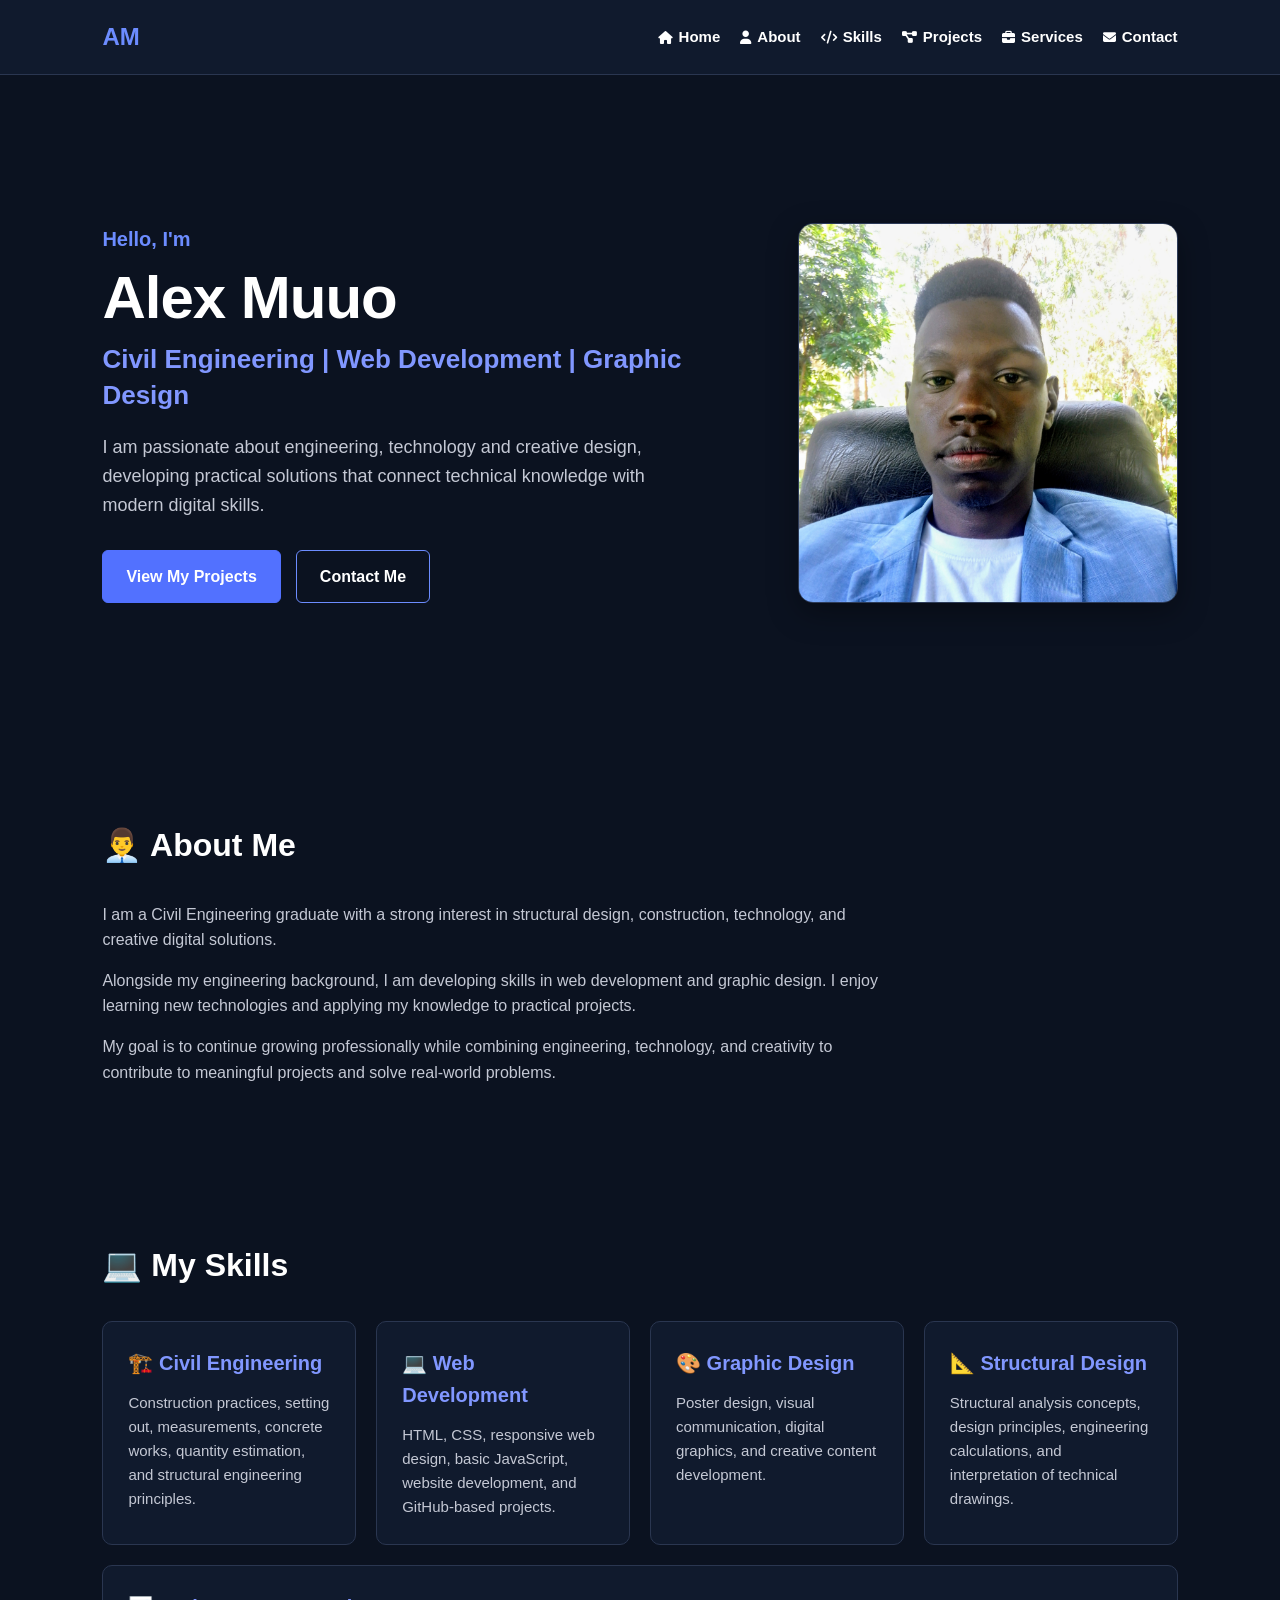
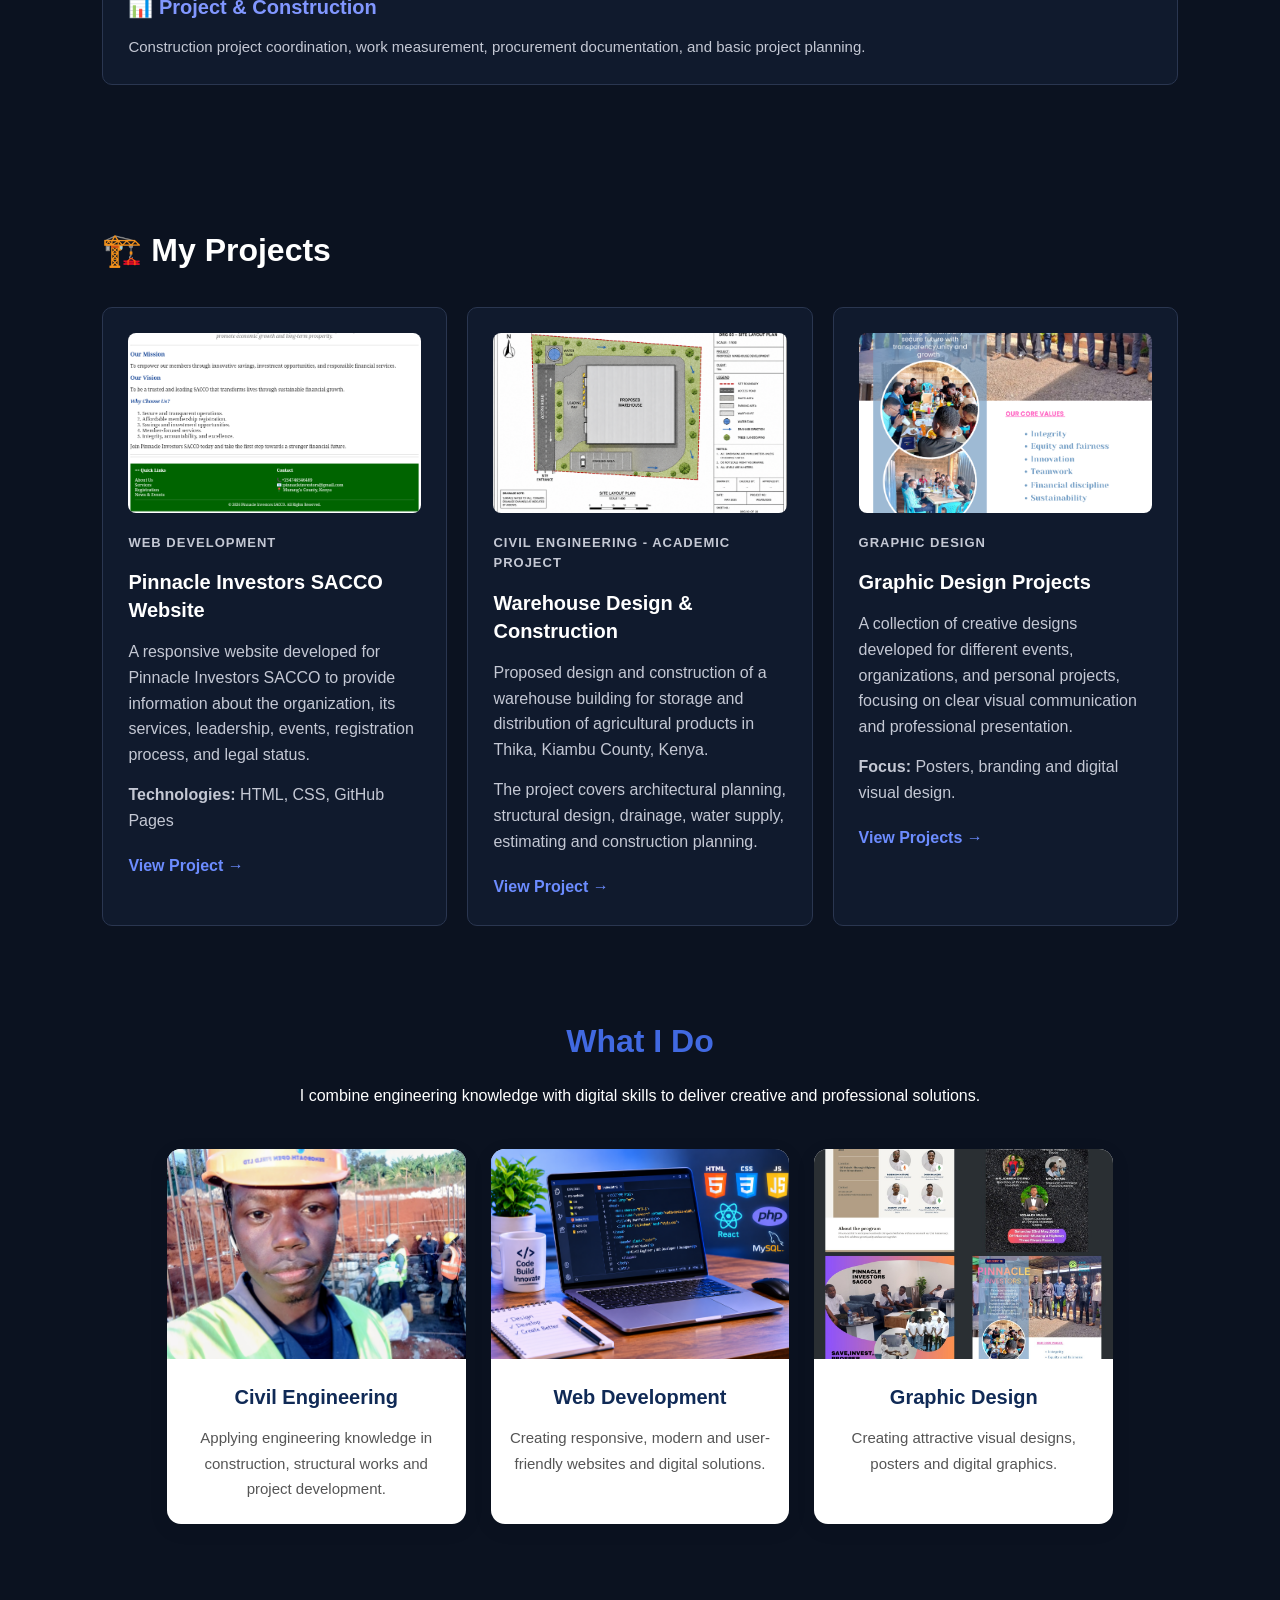
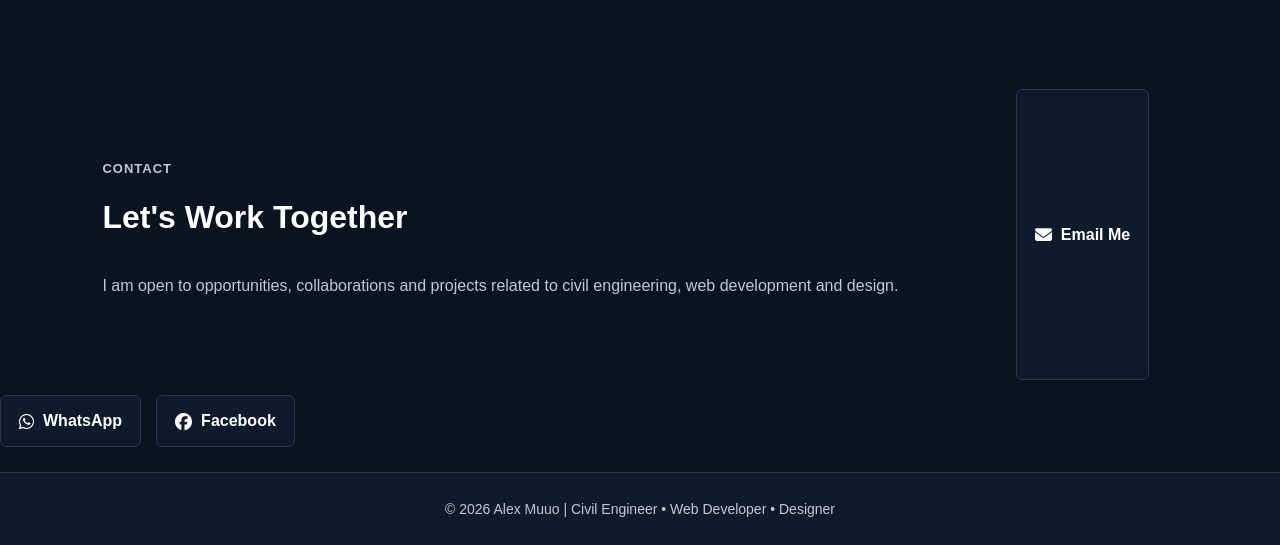
==== index.html @ 50949029 "Create index.html" ====
<!DOCTYPE html>
<html lang="en">
<head>
    <meta charset="UTF-8">
    <meta name="viewport" content="width=device-width, initial-scale=1.0">
    <meta http-equiv="refresh" content="0; url=./alex-portfolio/">
    <title>Alex Portfolio</title>
</head>
<body>
    <p>Redirecting to Alex's Portfolio...</p>
</body>
</html>
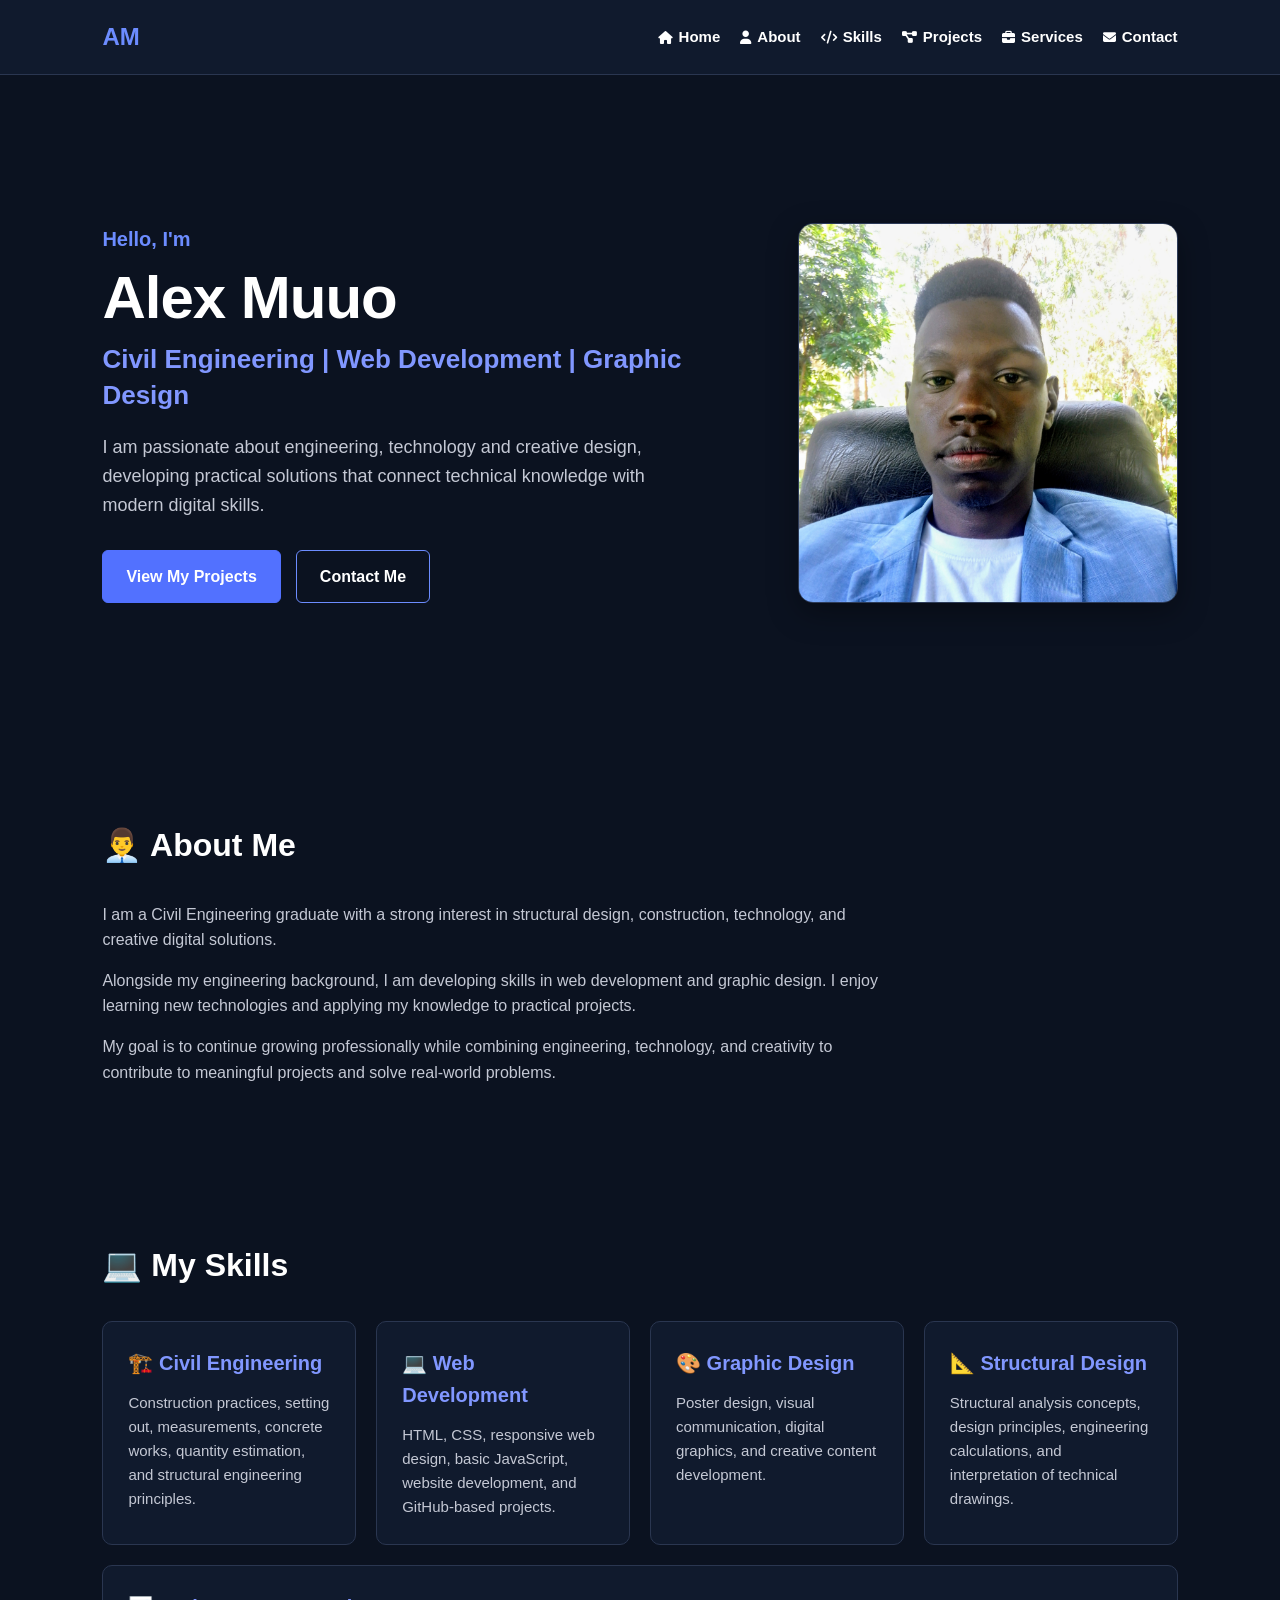
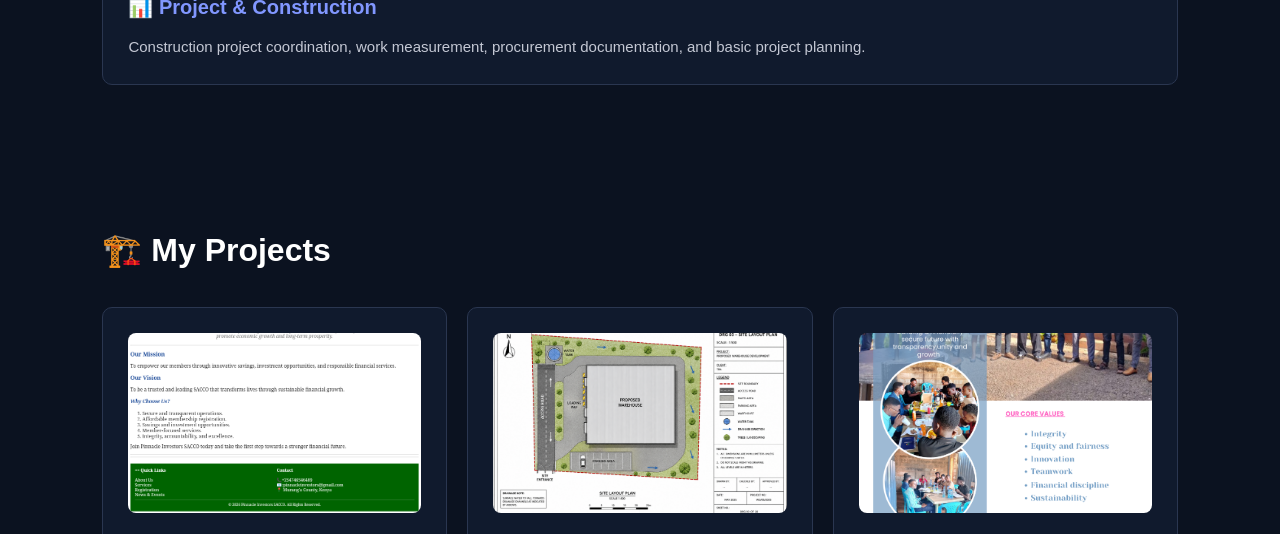
==== commit dfa3dac3: "update" ====
--- a/index.html
+++ b/index.html
@@ -1,6 +1,8 @@
 <!DOCTYPE html>
 <html lang="en">
 <head>
+    <script async src="https://pagead2.googlesyndication.com/pagead/js/adsbygoogle.js?client=ca-pub-1385061406748778"
+     crossorigin="anonymous"></script>
     <meta charset="UTF-8">
     <meta name="viewport" content="width=device-width, initial-scale=1.0">
     <meta http-equiv="refresh" content="0; url=./alex-portfolio/">
